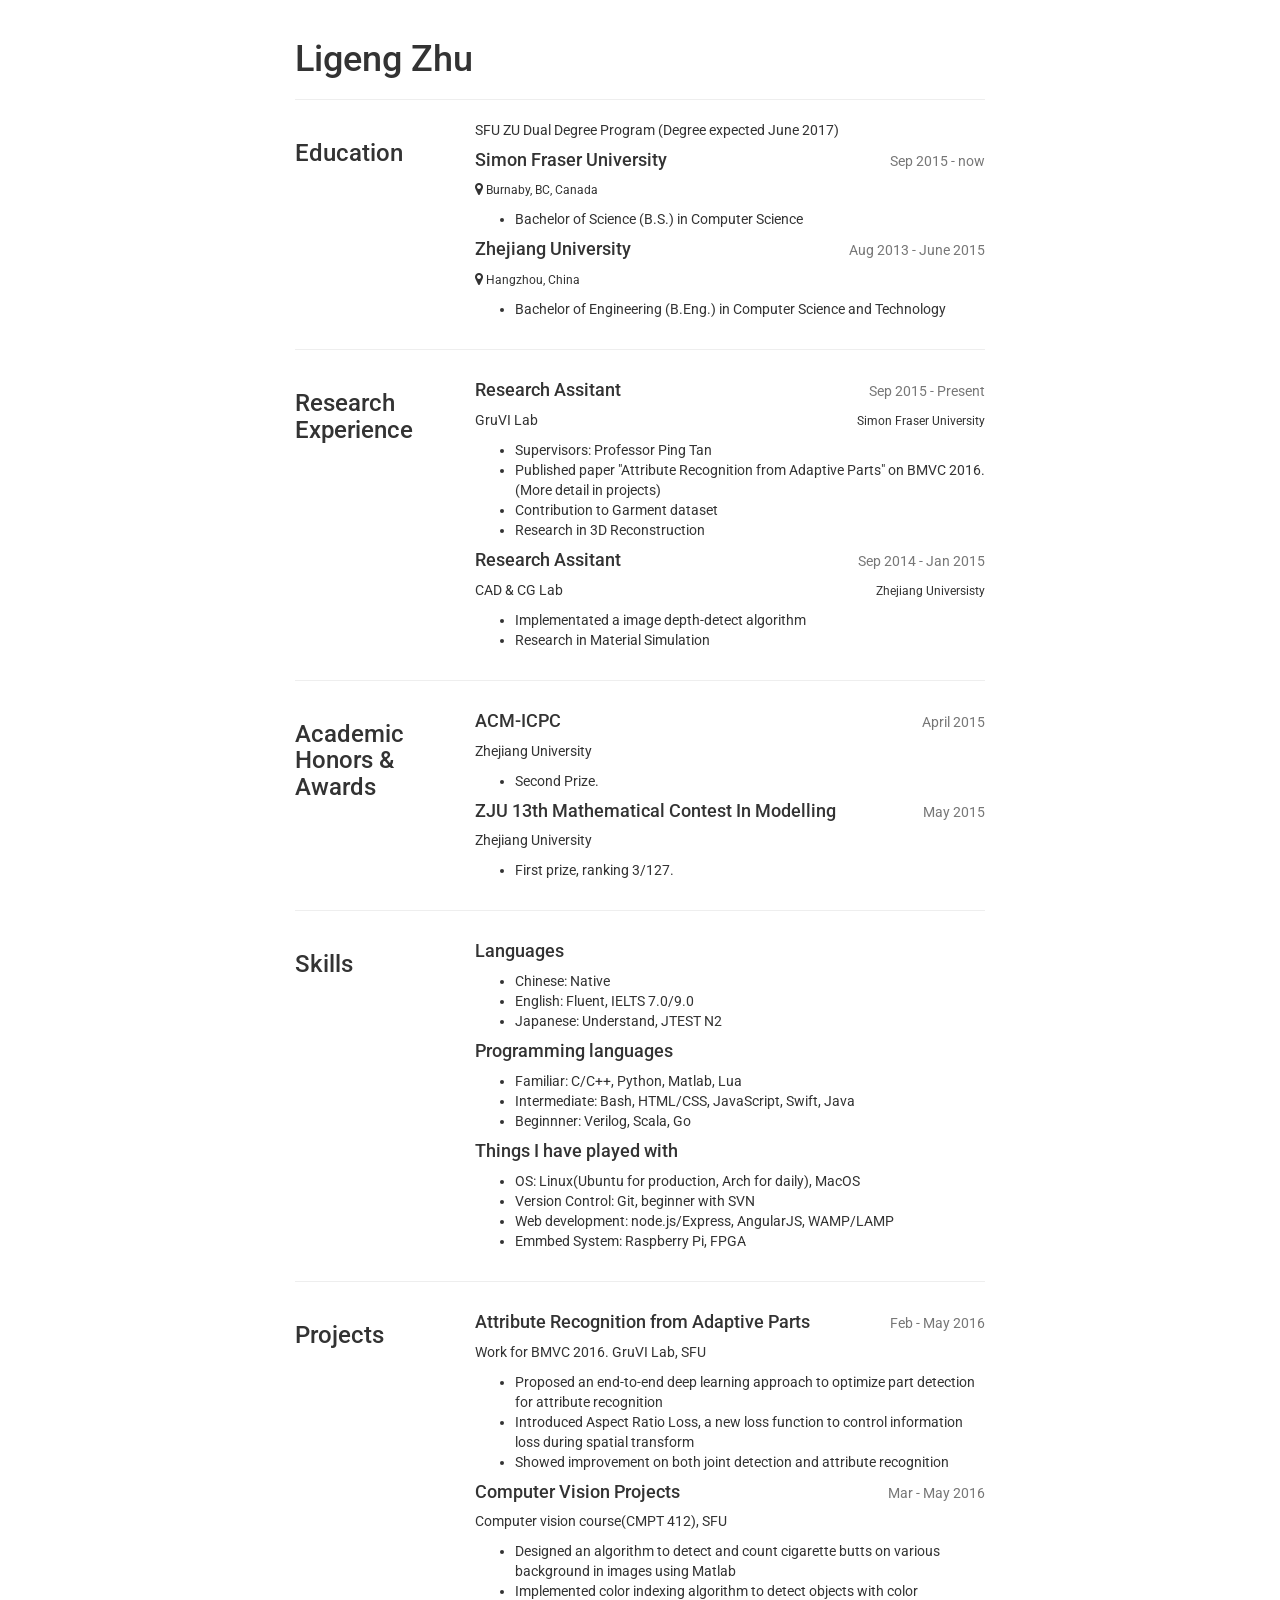
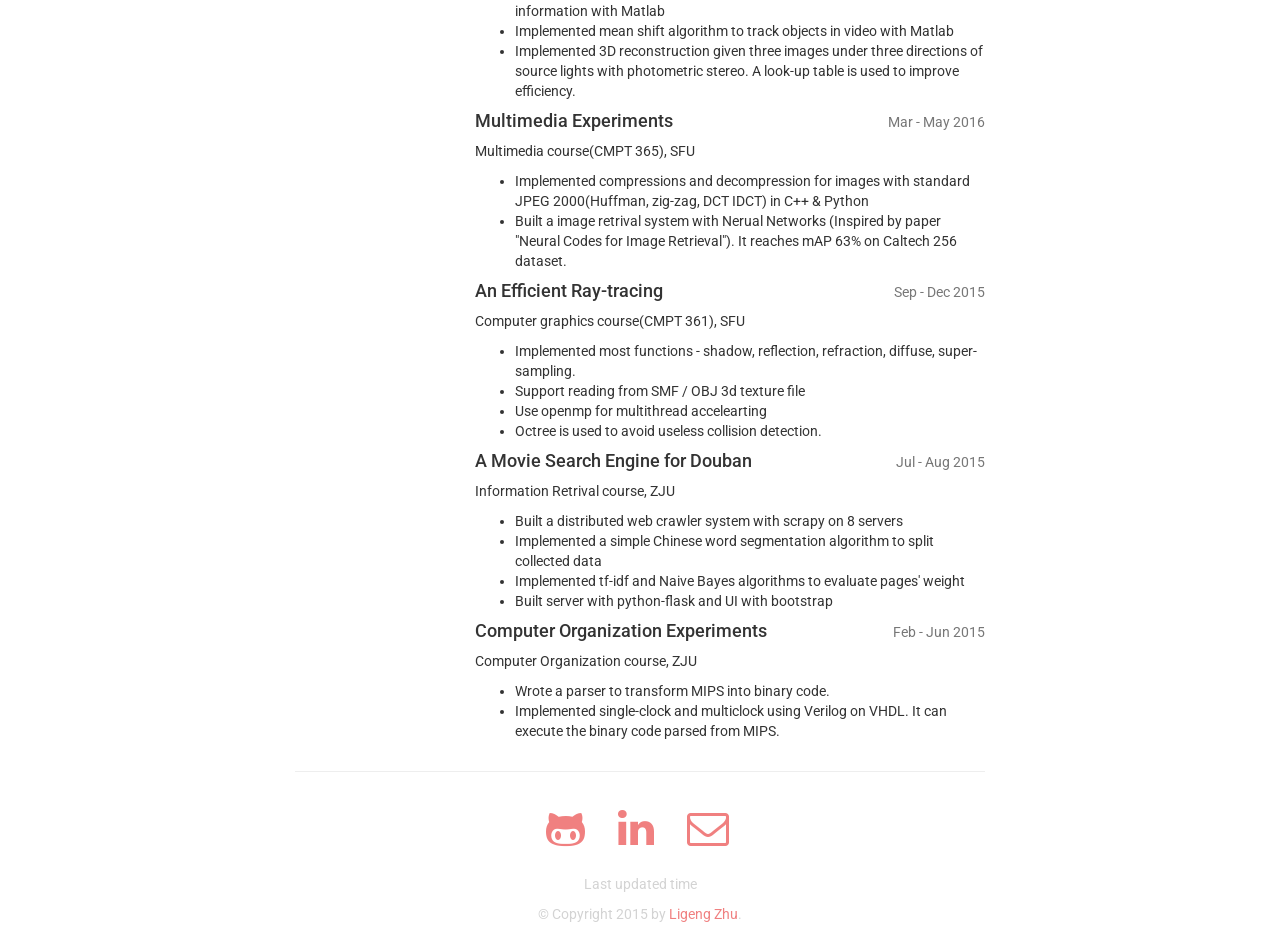
==== index.html @ 9a290ae5 "123" ====
<!DOCTYPE html>
<html lang="en">
<head>
  <meta charset="UTF-8">
  <meta name="viewport" content="width=device-width, initial-scale=1">
  <meta name="description" content="">
  <meta name="author" content="Hongyi Zhang">
  <title>Resume Page</title>
  <link href='https://fonts.googleapis.com/css?family=Roboto' rel='stylesheet' type='text/css'>  <link rel="stylesheet" href="https://maxcdn.bootstrapcdn.com/bootstrap/3.3.5/css/bootstrap.min.css">
  <link rel="stylesheet" href="https://maxcdn.bootstrapcdn.com/font-awesome/4.4.0/css/font-awesome.min.css">
  <link rel="stylesheet" href="css/mystyle.css">
</head>
<body>
  <div id="content">
    <div class="container">
    <div class="page-header">
      <h1>Ligeng Zhu</h1>
    </div>
        <div class="row">
      <div class="col-md-3">
        <h3>Education</h3>
      </div>
      <div class="col-md-9">
        <p>SFU ZU Dual Degree Program (Degree expected June 2017)</p>
                    <h4 class="inline block">Simon Fraser University <span><p style="float:right"><small>Sep 2015 - now</small></p></span></h4>
          <p><i class="fa fa-map-marker"></i> <small>Burnaby, BC, Canada</small></p>
          <ul>
            <li>Bachelor of Science (B.S.) in Computer Science</li>
                      </ul>
                    <h4 class="inline block">Zhejiang University <span><p style="float:right"><small>Aug 2013 - June 2015</small></p></span></h4>
          <p><i class="fa fa-map-marker"></i> <small>Hangzhou, China</small></p>
          <ul>
            <li>Bachelor of Engineering (B.Eng.) in Computer Science and Technology</li>
                      </ul>
              </div>
    </div>
    <hr />
    
        <div class="row">
      <div class="col-md-3">
        <h3>Research Experience</h3>
      </div>
      <div class="col-md-9">
                  <h4 class="inline block">Research Assitant <span><p style="float:right"><small>Sep 2015 - Present</small></p></span></h4>
          <p>GruVI Lab <span style="float:right"><small>Simon Fraser University</small></span></p>
          <ul>
                                          <li>Supervisors: Professor Ping Tan</li>
                              <li>Published paper "Attribute Recognition from Adaptive Parts" on BMVC 2016. (More detail in projects)</li>
                              <li>Contribution to Garment dataset</li>
                              <li>Research in 3D Reconstruction</li>
                                    </ul>
                  <h4 class="inline block">Research Assitant <span><p style="float:right"><small>Sep 2014 - Jan 2015</small></p></span></h4>
          <p>CAD & CG Lab <span style="float:right"><small>Zhejiang Universisty</small></span></p>
          <ul>
                                          <li>Implementated a image depth-detect algorithm</li>
                              <li>Research in Material Simulation</li>
                                    </ul>
              </div>
    </div>
    <hr />
    
    
        <div class="row">
      <div class="col-md-3">
        <h3>Academic Honors & Awards</h3>
      </div>
      <div class="col-md-9">
                  <h4 class="inline block">ACM-ICPC <span><p style="float:right"><small>April 2015</small></p></span></h4>
          <p>Zhejiang University <span><small></small></span></p>
          <ul>
                                          <li>Second Prize.</li>
                                    </ul>
                  <h4 class="inline block">ZJU 13th Mathematical Contest In Modelling <span><p style="float:right"><small>May 2015</small></p></span></h4>
          <p>Zhejiang University <span><small></small></span></p>
          <ul>
                                          <li>First prize, ranking 3/127.</li>
                                    </ul>
              </div>
    </div>
    <hr />
    
        <div class="row">
      <div class="col-md-3">
        <h3>Skills</h3>
      </div>
      <div class="col-md-9">
                  <h4>Languages</h4>
          <ul>
                                          <li>Chinese: Native</li>
                              <li>English: Fluent, IELTS 7.0/9.0</li>
                              <li>Japanese: Understand, JTEST N2</li>
                                    </ul>
                  <h4>Programming languages</h4>
          <ul>
                                          <li>Familiar: C/C++, Python, Matlab, Lua</li>
                              <li>Intermediate: Bash, HTML/CSS, JavaScript, Swift, Java </li>
                              <li>Beginnner: Verilog, Scala, Go</li>
                                    </ul>
                  <h4>Things I have played with</h4>
          <ul>
                                          <li>OS: Linux(Ubuntu for production, Arch for daily), MacOS</li>
                              <li>Version Control: Git, beginner with SVN</li>
                              <li>Web development: node.js/Express, AngularJS, WAMP/LAMP</li>
                              <li>Emmbed System: Raspberry Pi, FPGA</li>
                                    </ul>
              </div>
    </div>
    <hr />
    
        <div class="row">
      <div class="col-md-3">
        <h3>Projects</h3>
      </div>
      <div class="col-md-9">
                  <h4 class="inline block">Attribute Recognition from Adaptive Parts <span><p style="float:right"><small>Feb - May 2016</small></p></span></h4>
          <p>Work for BMVC 2016. GruVI Lab, SFU</p>
          <ul>
                                          <li>Proposed an end-to-end deep learning approach to optimize part detection for attribute recognition</li>
                              <li>Introduced Aspect Ratio Loss, a new loss function to control information loss during spatial transform</li>
                              <li>Showed improvement on both joint detection and attribute recognition</li>
                                    </ul>
                  <h4 class="inline block">Computer Vision Projects <span><p style="float:right"><small>Mar - May 2016</small></p></span></h4>
          <p>Computer vision course(CMPT 412), SFU</p>
          <ul>
                                          <li>Designed an algorithm to detect and count cigarette butts on various background in images using Matlab</li>
                              <li>Implemented color indexing algorithm to detect objects with color information with Matlab</li>
                              <li>Implemented mean shift algorithm to track objects in video with Matlab</li>
                              <li>Implemented 3D reconstruction given three images under three directions of source lights with photometric stereo. A look-up table is used to improve efficiency.</li>
                                    </ul>
                  <h4 class="inline block">Multimedia Experiments <span><p style="float:right"><small>Mar - May 2016</small></p></span></h4>
          <p>Multimedia course(CMPT 365), SFU</p>
          <ul>
                                          <li>Implemented compressions and decompression for images with standard JPEG 2000(Huffman, zig-zag, DCT IDCT) in C++ & Python</li>
                              <li>Built a image retrival system with Nerual Networks (Inspired by paper "Neural Codes for Image Retrieval"). It reaches mAP 63% on Caltech 256 dataset.</li>
                                    </ul>
                  <h4 class="inline block">An Efficient Ray-tracing <span><p style="float:right"><small>Sep - Dec 2015</small></p></span></h4>
          <p>Computer graphics course(CMPT 361), SFU</p>
          <ul>
                                          <li>Implemented most functions - shadow, reflection, refraction, diffuse, super-sampling.</li>
                              <li>Support reading from SMF / OBJ 3d texture file</li>
                              <li>Use openmp for multithread accelearting</li>
                              <li>Octree is used to avoid useless collision detection.</li>
                                    </ul>
                  <h4 class="inline block">A Movie Search Engine for Douban <span><p style="float:right"><small>Jul - Aug 2015</small></p></span></h4>
          <p>Information Retrival course, ZJU</p>
          <ul>
                                          <li>Built a distributed web crawler system with scrapy on 8 servers</li>
                              <li>Implemented a simple Chinese word segmentation algorithm to split collected data</li>
                              <li>Implemented tf-idf and Naive Bayes algorithms to evaluate pages' weight</li>
                              <li>Built server with python-flask and UI with bootstrap</li>
                                    </ul>
                  <h4 class="inline block">Computer Organization Experiments <span><p style="float:right"><small>Feb - Jun 2015</small></p></span></h4>
          <p>Computer Organization course, ZJU</p>
          <ul>
                                          <li>Wrote a parser to transform MIPS into binary code.</li>
                              <li>Implemented single-clock and multiclock using Verilog on VHDL. It can execute the binary code parsed from MIPS.</li>
                                    </ul>
              </div>
    </div>
    <hr />
    


  </div>
    </div>
  <div id="footer">
        <div class="container text-center">
    <ul class="list-inline">
      <li><a href=http://github.com/lyken17><i class="fa fa-3x fa-github-alt"></i></a></li>
      <li><a href=https://www.linkedin.com/in/ligeng-zhu-571844100><i class="fa fa-3x fa-linkedin"></i></a></li>
      <li><a href=mailto:lykensyu@gmail.com><i class="fa fa-3x fa-envelope-o"></i></a></li>
    </ul>
    <p id='date'>Last updated time</p>
    <p>&copy; Copyright 2015 by <a href="lykensyu.com">Ligeng Zhu</a>.</p>
    </div>
      </div>
</body>
<style type="text/css" media="print">
@page {
    size: auto;   /* auto is the initial value */
    margin: 0;  /* this affects the margin in the printer settings */
}
</style>
</html>
---- css/mystyle.css ----
@media (min-width: 1200px) {
  .container {
    width: 720px;
  }
}

body {
	font-family: 'Roboto', sans-serif;
}

#footer p {
	color: #D3D3D3;
}

#footer a {
	color: #F08080;
}

.list-inline>li {
	padding: 15px;
}
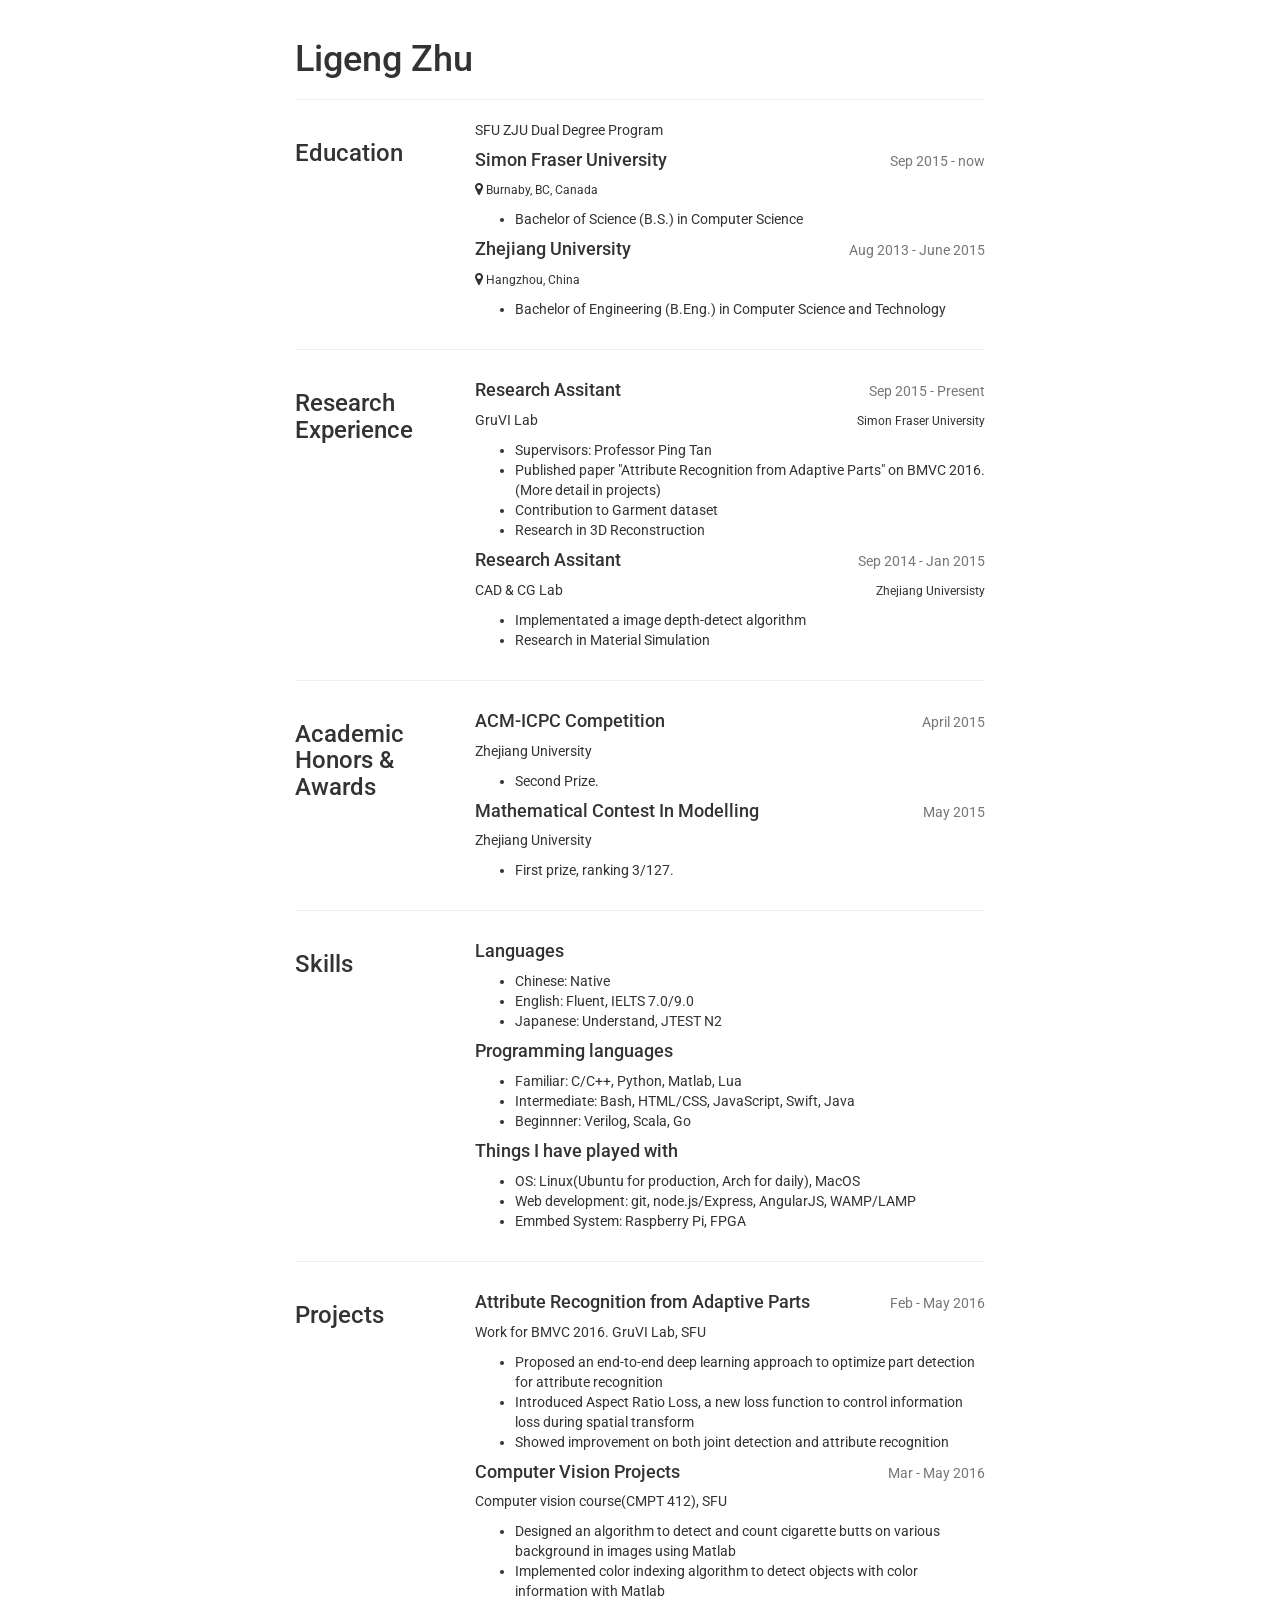
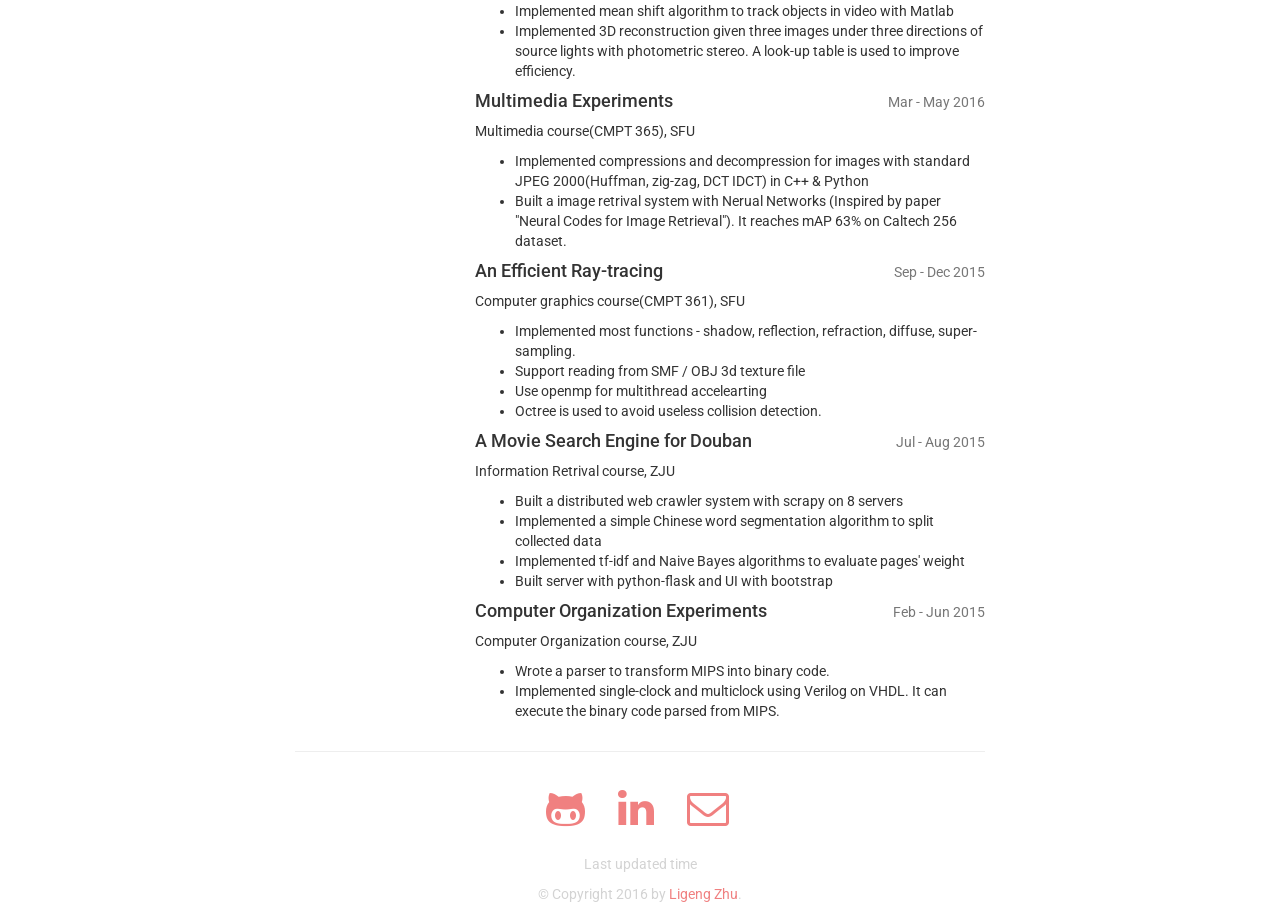
==== commit b6884fa6: "no message" ====
--- a/index.html
+++ b/index.html
@@ -21,7 +21,7 @@
         <h3>Education</h3>
       </div>
       <div class="col-md-9">
-        <p>SFU ZU Dual Degree Program (Degree expected June 2017)</p>
+        <p>SFU ZJU Dual Degree Program </p>
                     <h4 class="inline block">Simon Fraser University <span><p style="float:right"><small>Sep 2015 - now</small></p></span></h4>
           <p><i class="fa fa-map-marker"></i> <small>Burnaby, BC, Canada</small></p>
           <ul>
@@ -65,12 +65,12 @@
         <h3>Academic Honors & Awards</h3>
       </div>
       <div class="col-md-9">
-                  <h4 class="inline block">ACM-ICPC <span><p style="float:right"><small>April 2015</small></p></span></h4>
+                  <h4 class="inline block">ACM-ICPC Competition <span><p style="float:right"><small>April 2015</small></p></span></h4>
           <p>Zhejiang University <span><small></small></span></p>
           <ul>
                                           <li>Second Prize.</li>
                                     </ul>
-                  <h4 class="inline block">ZJU 13th Mathematical Contest In Modelling <span><p style="float:right"><small>May 2015</small></p></span></h4>
+                  <h4 class="inline block">Mathematical Contest In Modelling <span><p style="float:right"><small>May 2015</small></p></span></h4>
           <p>Zhejiang University <span><small></small></span></p>
           <ul>
                                           <li>First prize, ranking 3/127.</li>
@@ -99,8 +99,7 @@
                   <h4>Things I have played with</h4>
           <ul>
                                           <li>OS: Linux(Ubuntu for production, Arch for daily), MacOS</li>
-                              <li>Version Control: Git, beginner with SVN</li>
-                              <li>Web development: node.js/Express, AngularJS, WAMP/LAMP</li>
+                              <li>Web development: git, node.js/Express, AngularJS, WAMP/LAMP</li>
                               <li>Emmbed System: Raspberry Pi, FPGA</li>
                                     </ul>
               </div>
@@ -171,7 +170,7 @@
       <li><a href=mailto:lykensyu@gmail.com><i class="fa fa-3x fa-envelope-o"></i></a></li>
     </ul>
     <p id='date'>Last updated time</p>
-    <p>&copy; Copyright 2015 by <a href="lykensyu.com">Ligeng Zhu</a>.</p>
+    <p>&copy; Copyright 2016 by <a href="lykensyu.com">Ligeng Zhu</a>.</p>
     </div>
       </div>
 </body>
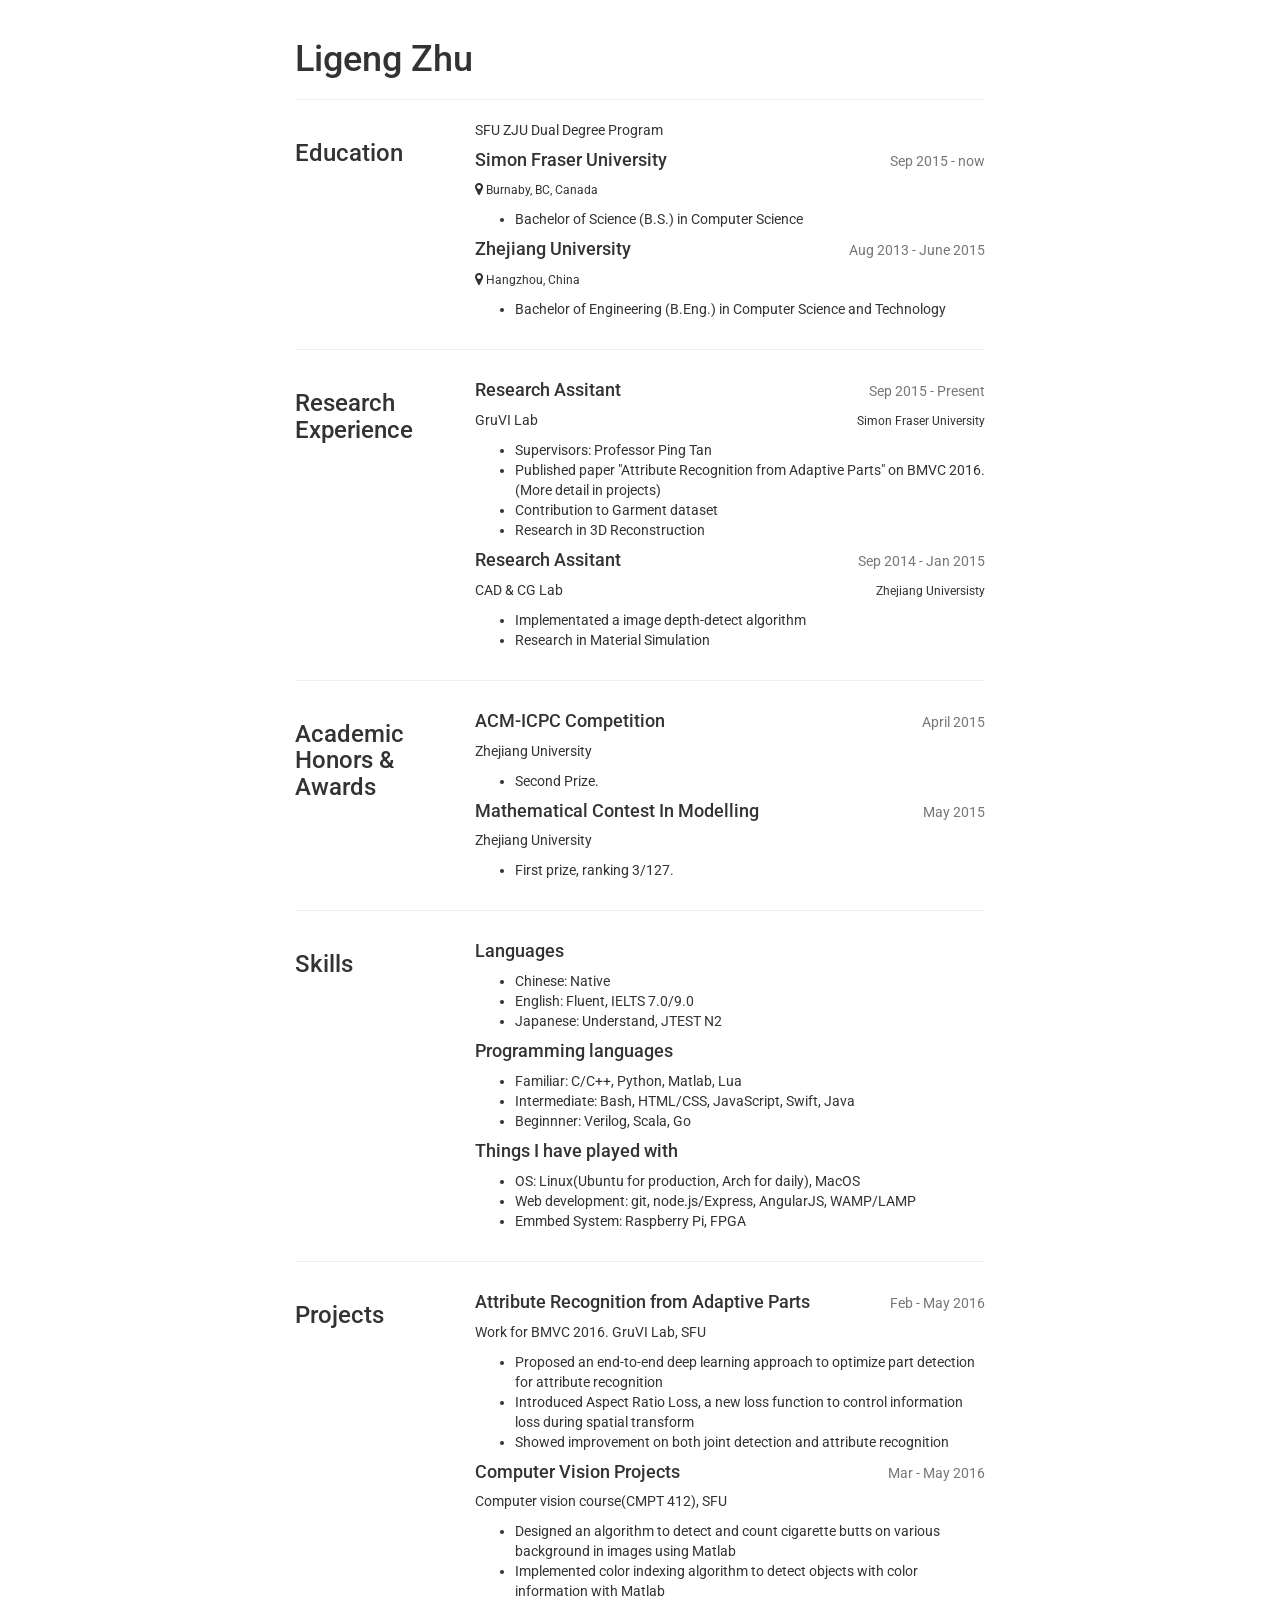
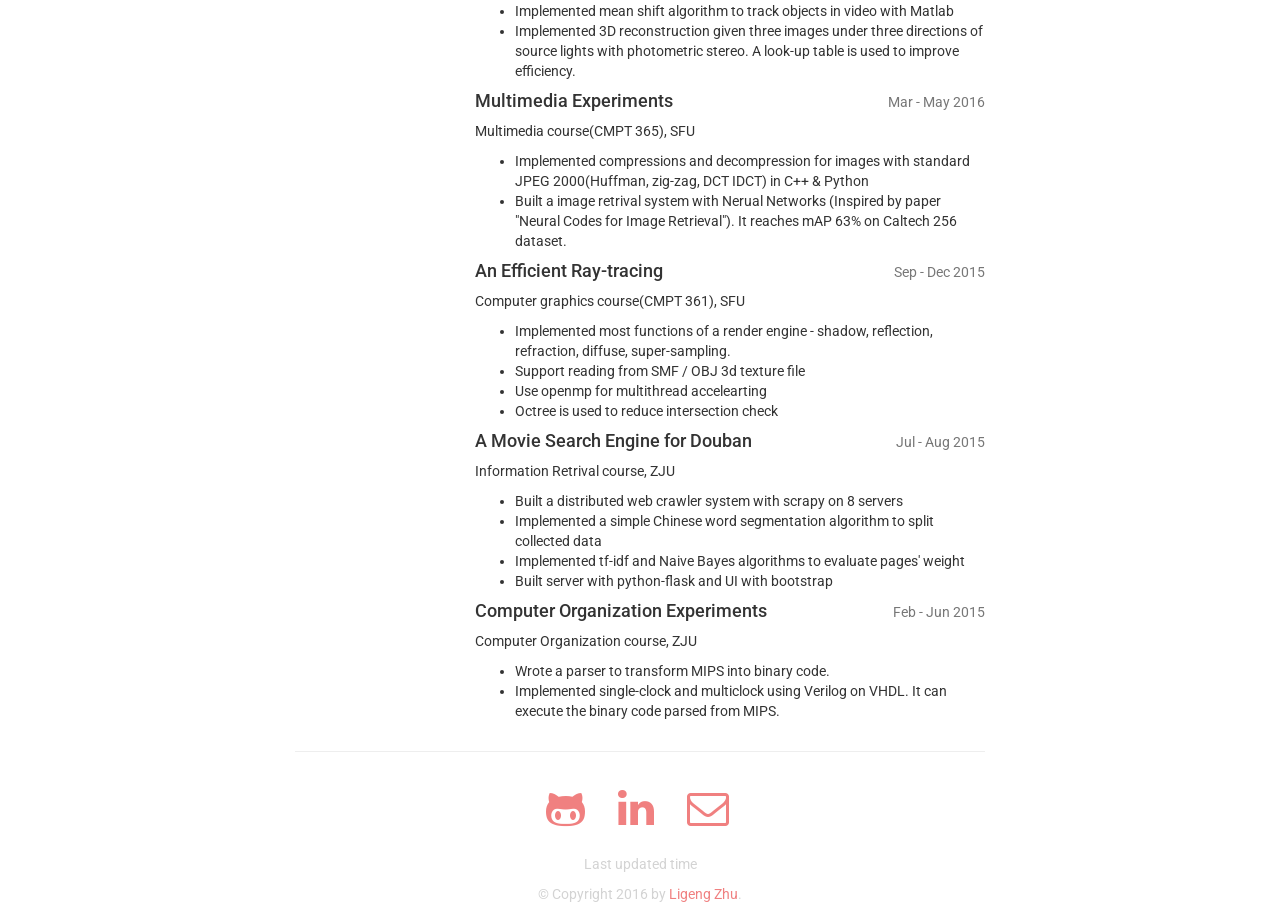
==== commit e30ea035: "Fire! Branch fire-master-lykensyu@gmail.com-1475096860." ====
--- a/index.html
+++ b/index.html
@@ -135,10 +135,10 @@
                   <h4 class="inline block">An Efficient Ray-tracing <span><p style="float:right"><small>Sep - Dec 2015</small></p></span></h4>
           <p>Computer graphics course(CMPT 361), SFU</p>
           <ul>
-                                          <li>Implemented most functions - shadow, reflection, refraction, diffuse, super-sampling.</li>
+                                          <li>Implemented most functions of a render engine - shadow, reflection, refraction, diffuse, super-sampling.</li>
                               <li>Support reading from SMF / OBJ 3d texture file</li>
                               <li>Use openmp for multithread accelearting</li>
-                              <li>Octree is used to avoid useless collision detection.</li>
+                              <li>Octree is used to reduce intersection check</li>
                                     </ul>
                   <h4 class="inline block">A Movie Search Engine for Douban <span><p style="float:right"><small>Jul - Aug 2015</small></p></span></h4>
           <p>Information Retrival course, ZJU</p>
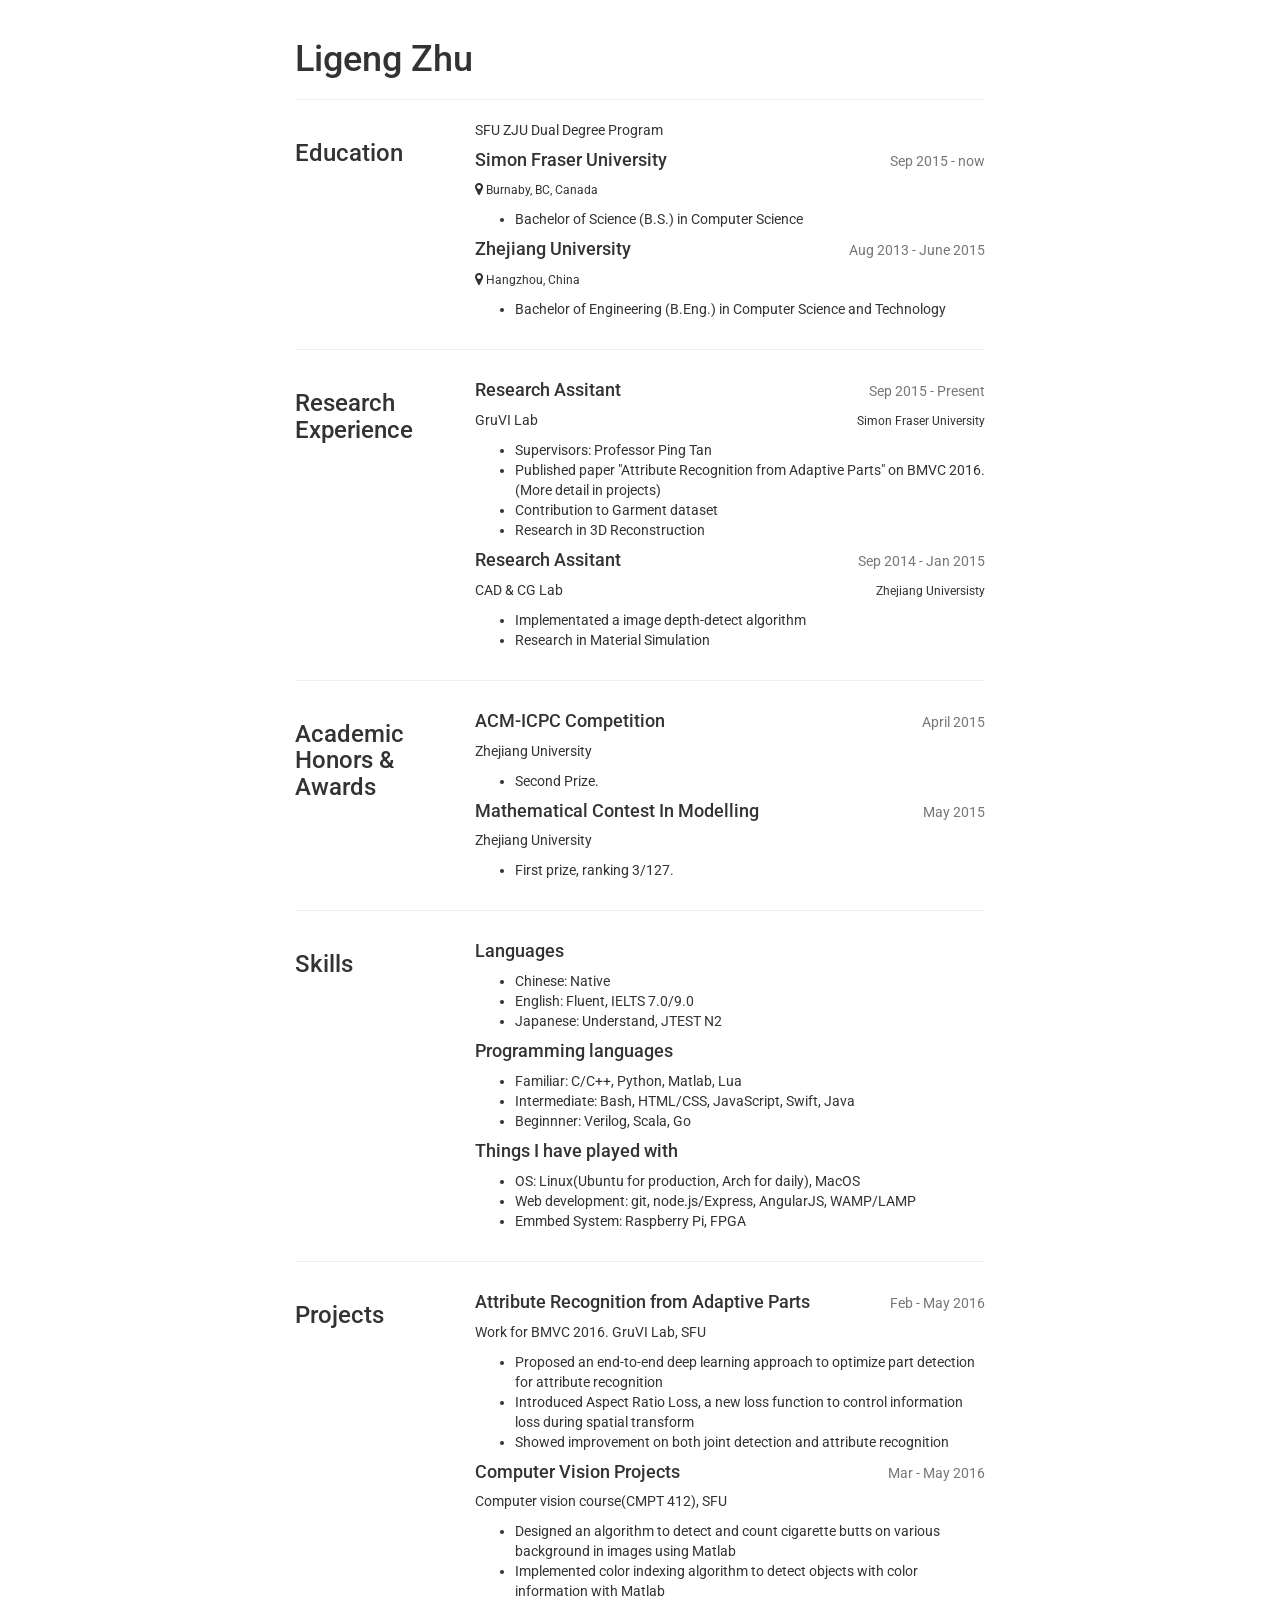
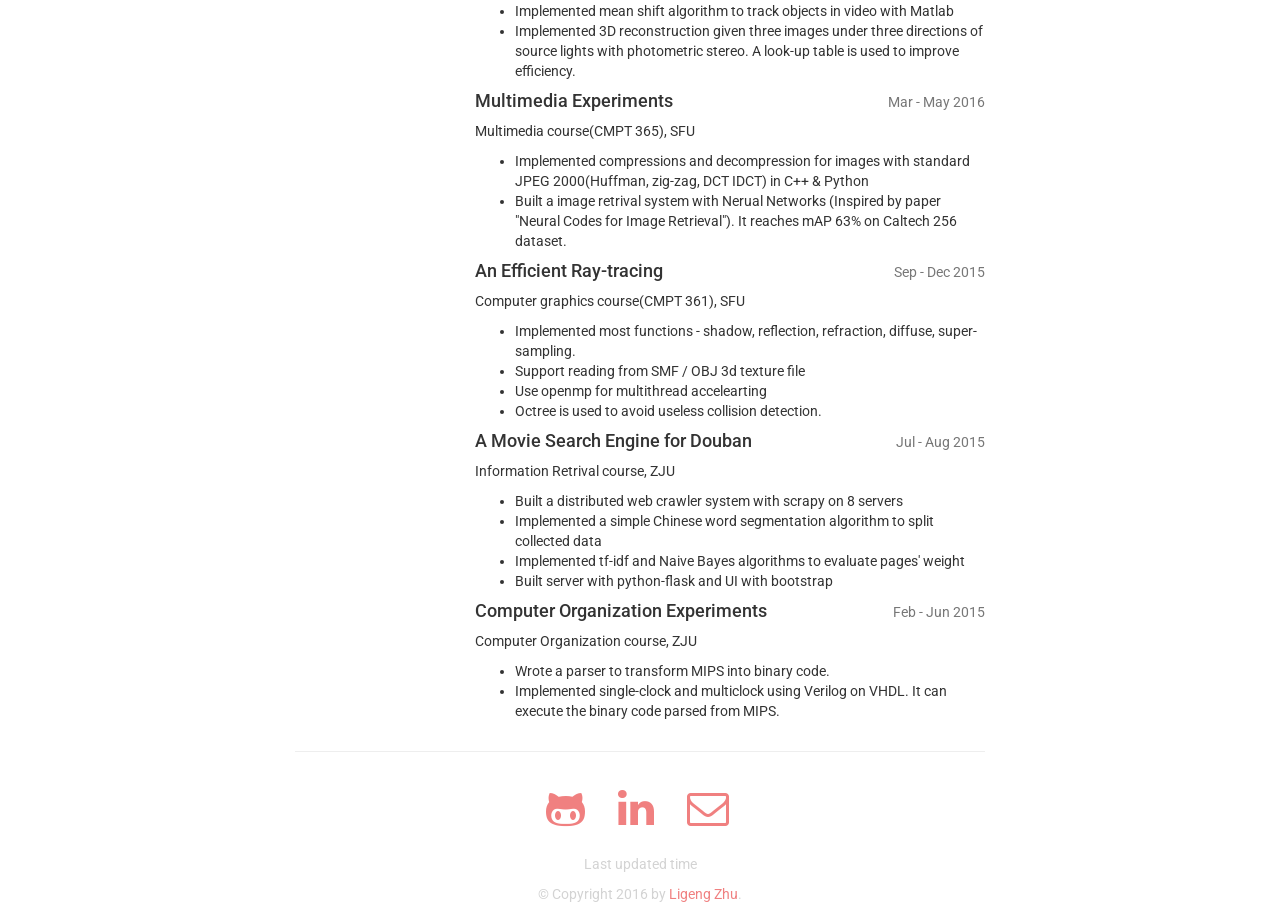
==== commit 0c375dc9: "ha" ====
--- a/index.html
+++ b/index.html
@@ -100,7 +100,7 @@
           <ul>
                                           <li>OS: Linux(Ubuntu for production, Arch for daily), MacOS</li>
                               <li>Web development: git, node.js/Express, AngularJS, WAMP/LAMP</li>
-                              <li>Emmbed System: Raspberry Pi, FPGA</li>
+                              <li>Emmbed System: Raspberry Pi, FPGA </li>
                                     </ul>
               </div>
     </div>
@@ -135,10 +135,10 @@
                   <h4 class="inline block">An Efficient Ray-tracing <span><p style="float:right"><small>Sep - Dec 2015</small></p></span></h4>
           <p>Computer graphics course(CMPT 361), SFU</p>
           <ul>
-                                          <li>Implemented most functions of a render engine - shadow, reflection, refraction, diffuse, super-sampling.</li>
+                                          <li>Implemented most functions - shadow, reflection, refraction, diffuse, super-sampling.</li>
                               <li>Support reading from SMF / OBJ 3d texture file</li>
                               <li>Use openmp for multithread accelearting</li>
-                              <li>Octree is used to reduce intersection check</li>
+                              <li>Octree is used to avoid useless collision detection.</li>
                                     </ul>
                   <h4 class="inline block">A Movie Search Engine for Douban <span><p style="float:right"><small>Jul - Aug 2015</small></p></span></h4>
           <p>Information Retrival course, ZJU</p>
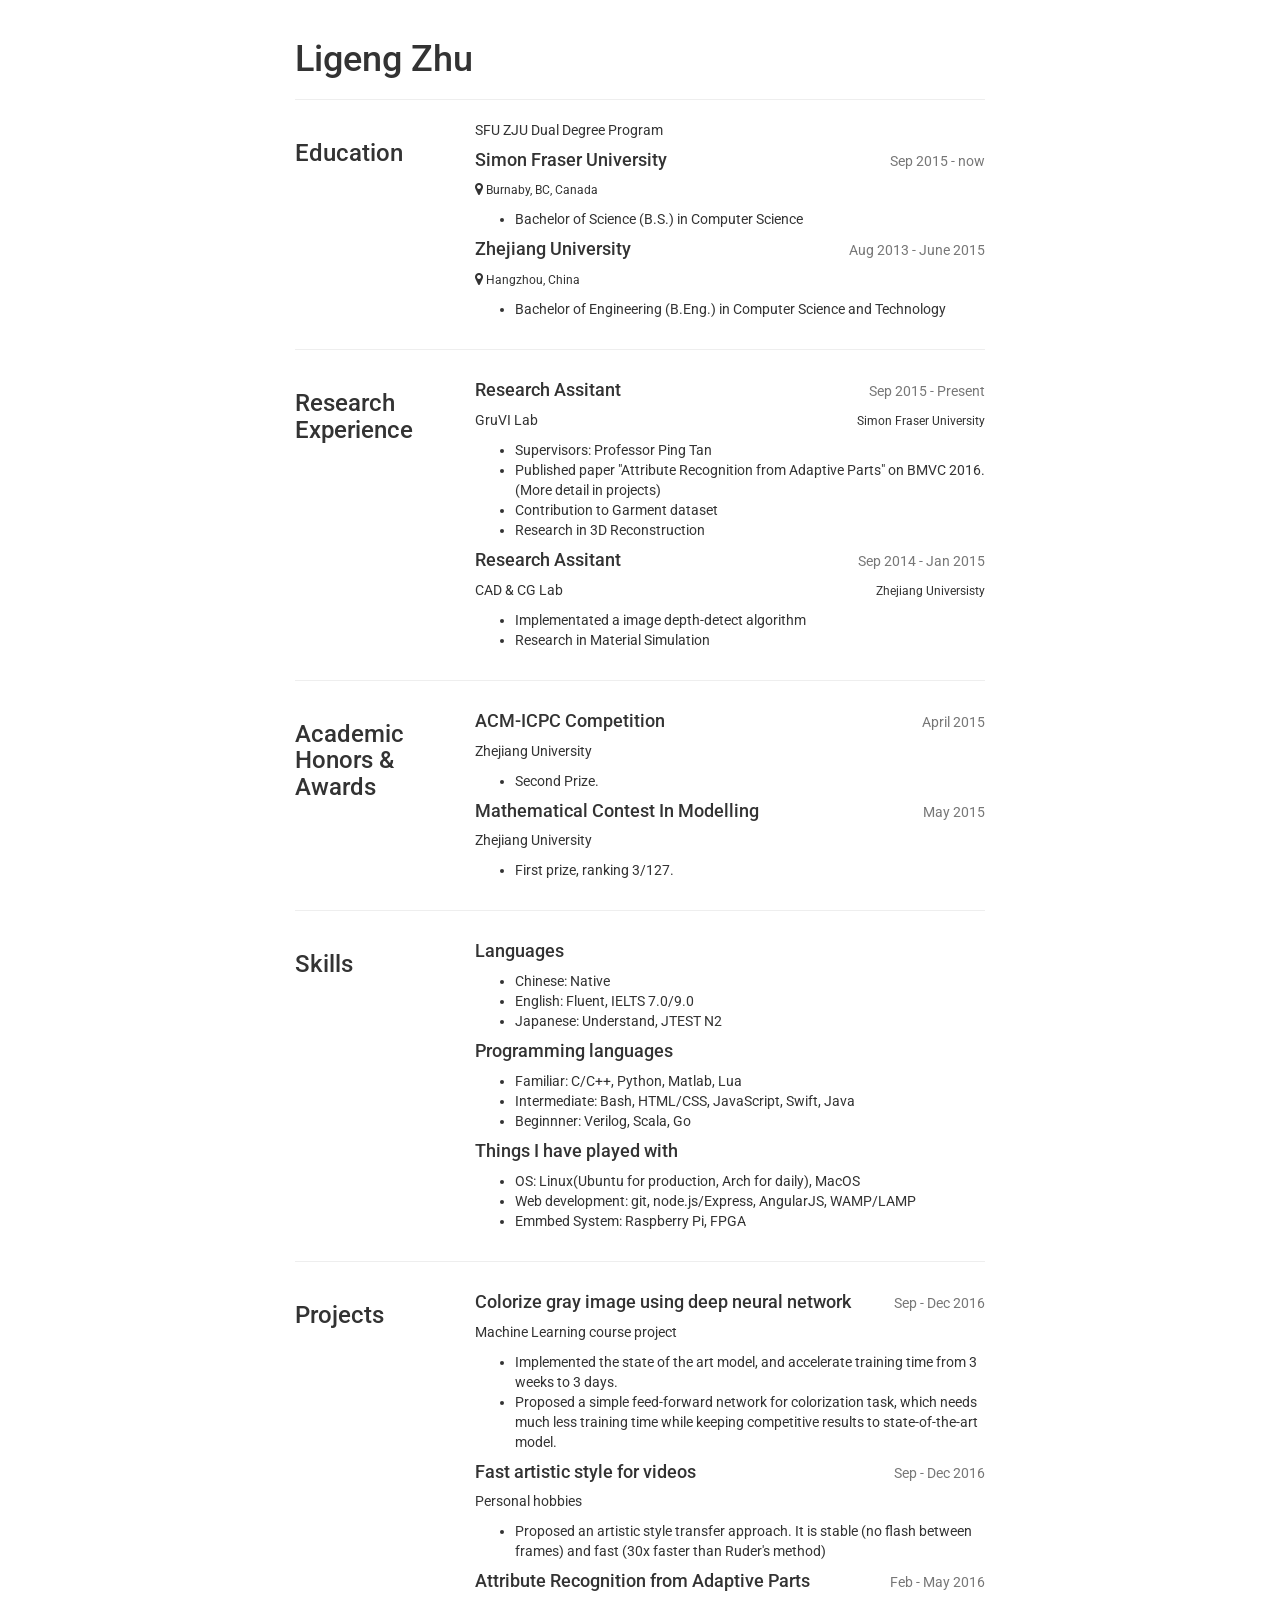
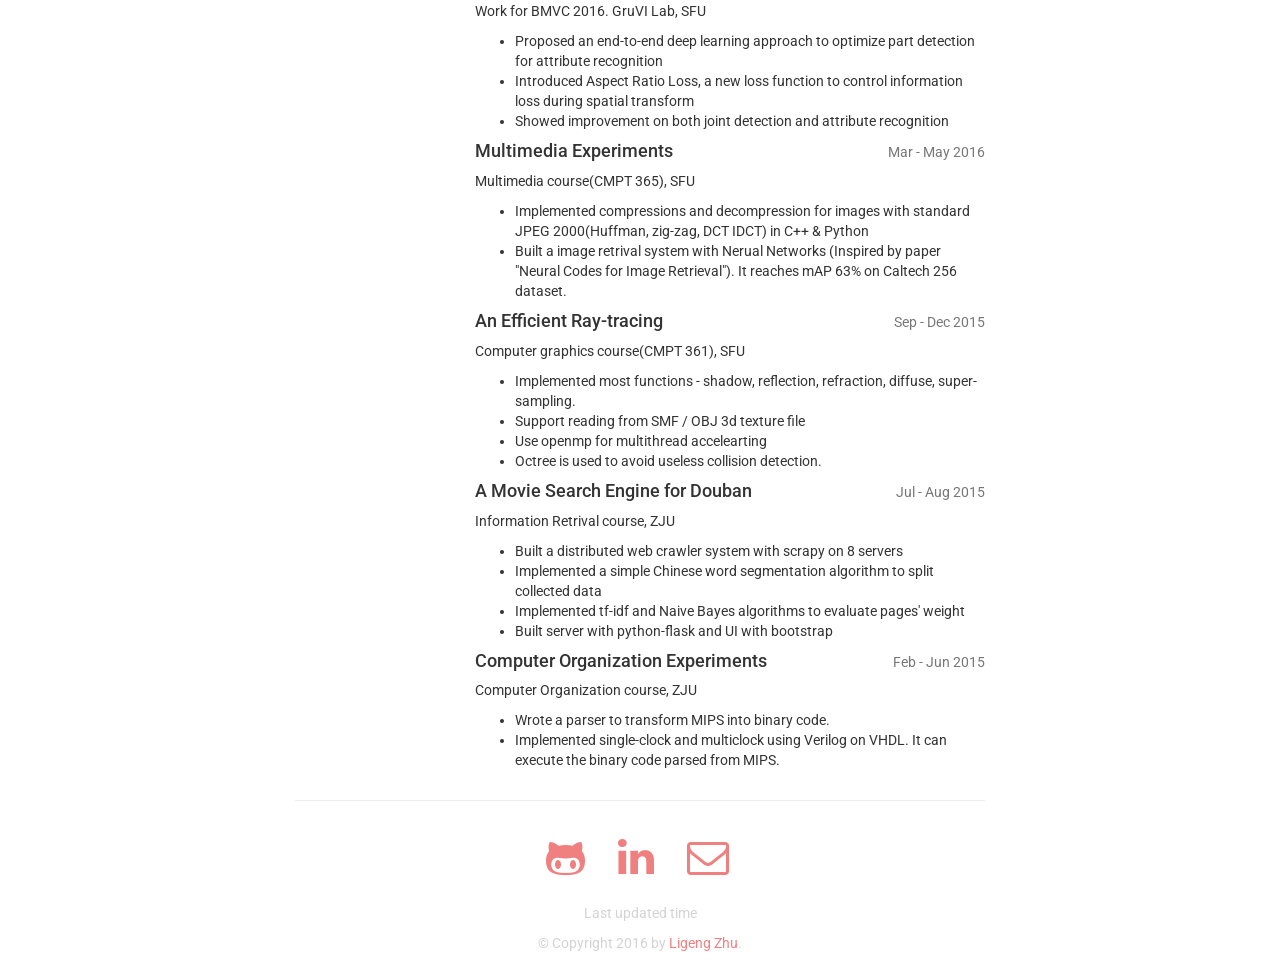
==== commit dc185c5c: "update projects" ====
--- a/index.html
+++ b/index.html
@@ -111,20 +111,23 @@
         <h3>Projects</h3>
       </div>
       <div class="col-md-9">
+                  <h4 class="inline block">Colorize gray image using deep neural network <span><p style="float:right"><small>Sep - Dec 2016</small></p></span></h4>
+          <p>Machine Learning course project</p>
+          <ul>
+                                          <li>Implemented the state of the art model, and accelerate training time from 3 weeks to 3 days.</li>
+                              <li>Proposed a simple feed-forward network for colorization task, which needs much less training time while keeping competitive results to state-of-the-art model.</li>
+                                    </ul>
+                  <h4 class="inline block">Fast artistic style for videos <span><p style="float:right"><small>Sep - Dec 2016</small></p></span></h4>
+          <p>Personal hobbies</p>
+          <ul>
+                                          <li>Proposed an artistic style transfer approach. It is stable (no flash between frames) and fast (30x faster than Ruder's method)</li>
+                                    </ul>
                   <h4 class="inline block">Attribute Recognition from Adaptive Parts <span><p style="float:right"><small>Feb - May 2016</small></p></span></h4>
           <p>Work for BMVC 2016. GruVI Lab, SFU</p>
           <ul>
                                           <li>Proposed an end-to-end deep learning approach to optimize part detection for attribute recognition</li>
                               <li>Introduced Aspect Ratio Loss, a new loss function to control information loss during spatial transform</li>
                               <li>Showed improvement on both joint detection and attribute recognition</li>
-                                    </ul>
-                  <h4 class="inline block">Computer Vision Projects <span><p style="float:right"><small>Mar - May 2016</small></p></span></h4>
-          <p>Computer vision course(CMPT 412), SFU</p>
-          <ul>
-                                          <li>Designed an algorithm to detect and count cigarette butts on various background in images using Matlab</li>
-                              <li>Implemented color indexing algorithm to detect objects with color information with Matlab</li>
-                              <li>Implemented mean shift algorithm to track objects in video with Matlab</li>
-                              <li>Implemented 3D reconstruction given three images under three directions of source lights with photometric stereo. A look-up table is used to improve efficiency.</li>
                                     </ul>
                   <h4 class="inline block">Multimedia Experiments <span><p style="float:right"><small>Mar - May 2016</small></p></span></h4>
           <p>Multimedia course(CMPT 365), SFU</p>
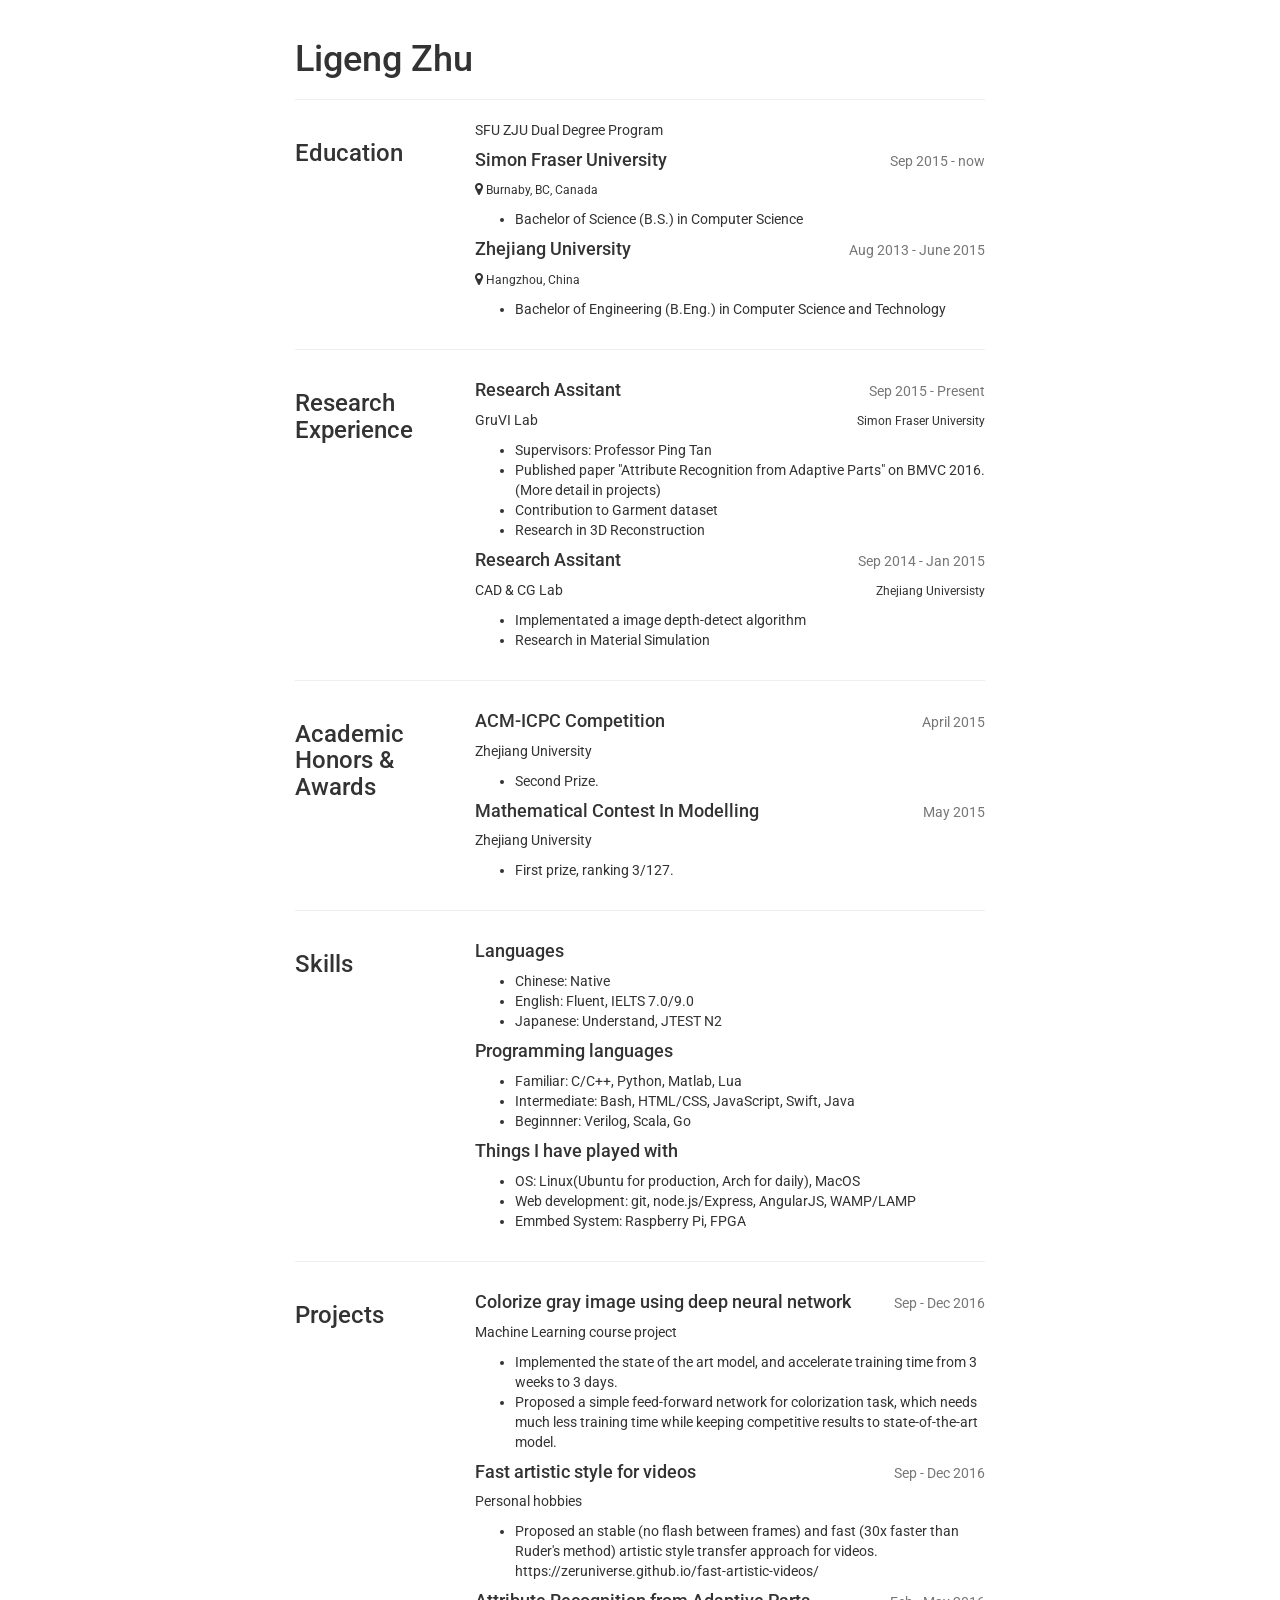
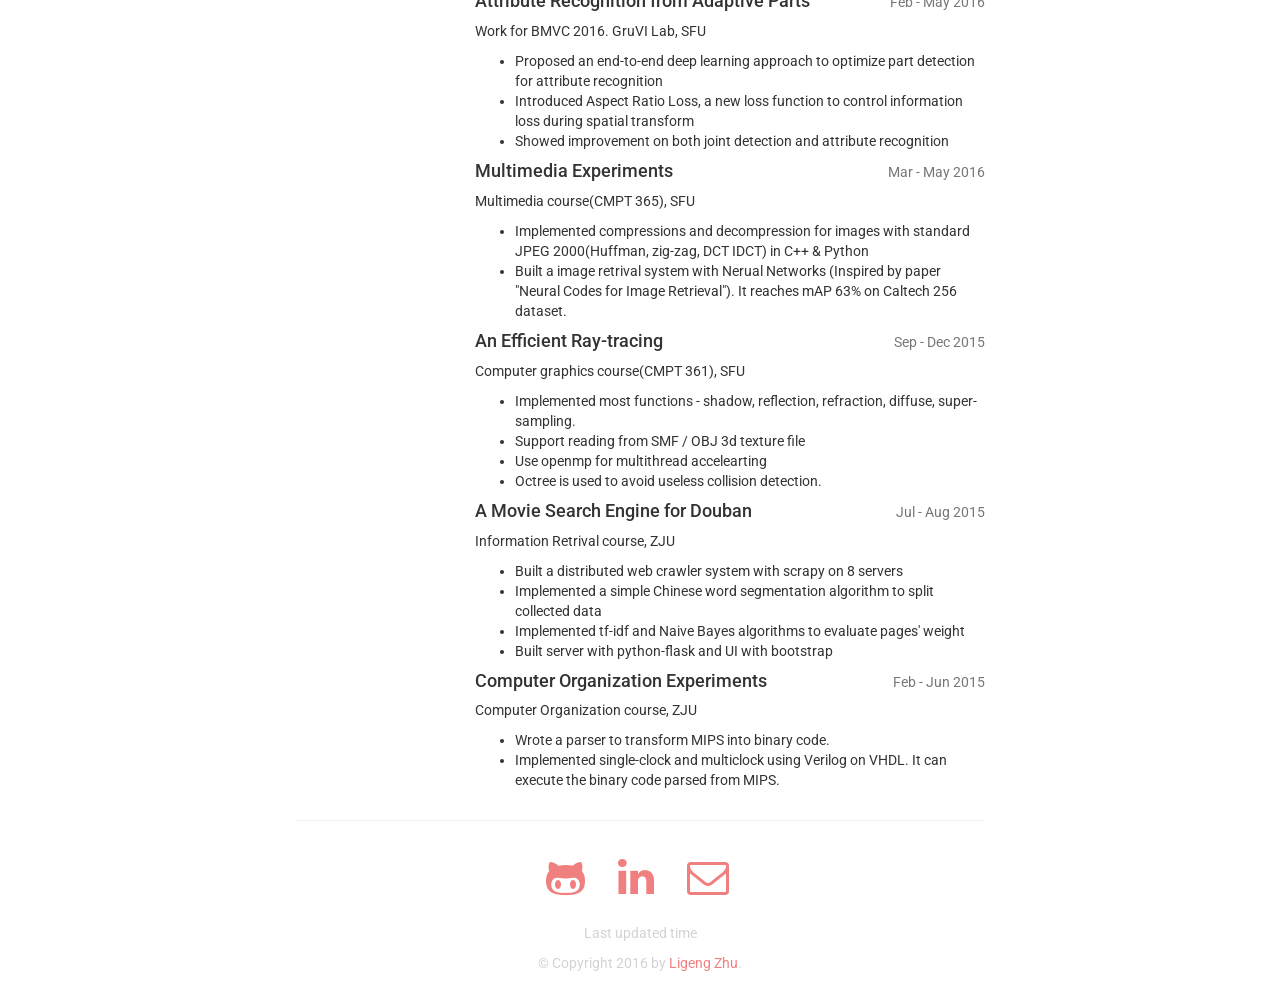
==== commit 0d381dd0: "update fast neural videos" ====
--- a/index.html
+++ b/index.html
@@ -120,7 +120,7 @@
                   <h4 class="inline block">Fast artistic style for videos <span><p style="float:right"><small>Sep - Dec 2016</small></p></span></h4>
           <p>Personal hobbies</p>
           <ul>
-                                          <li>Proposed an artistic style transfer approach. It is stable (no flash between frames) and fast (30x faster than Ruder's method)</li>
+                                          <li>Proposed an stable (no flash between frames) and fast (30x faster than Ruder's method) artistic style transfer approach for videos. https://zeruniverse.github.io/fast-artistic-videos/</li>
                                     </ul>
                   <h4 class="inline block">Attribute Recognition from Adaptive Parts <span><p style="float:right"><small>Feb - May 2016</small></p></span></h4>
           <p>Work for BMVC 2016. GruVI Lab, SFU</p>
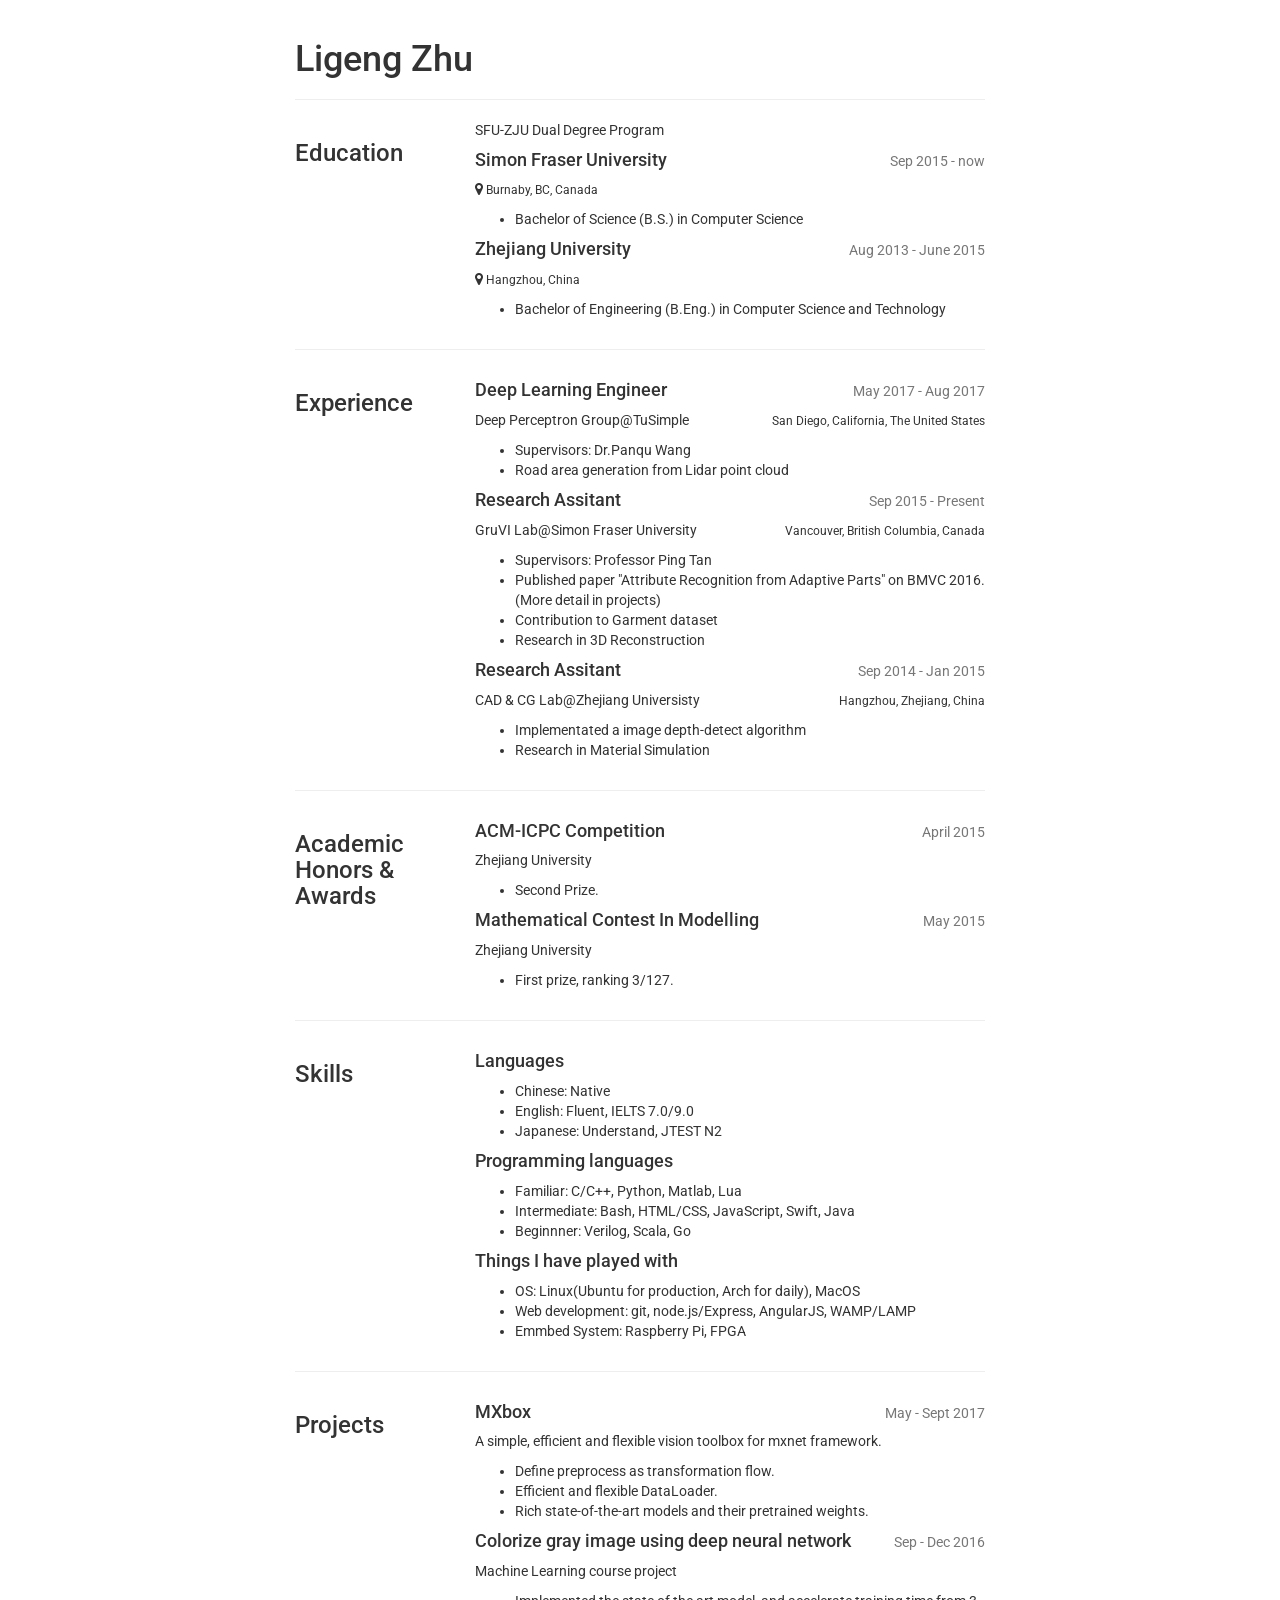
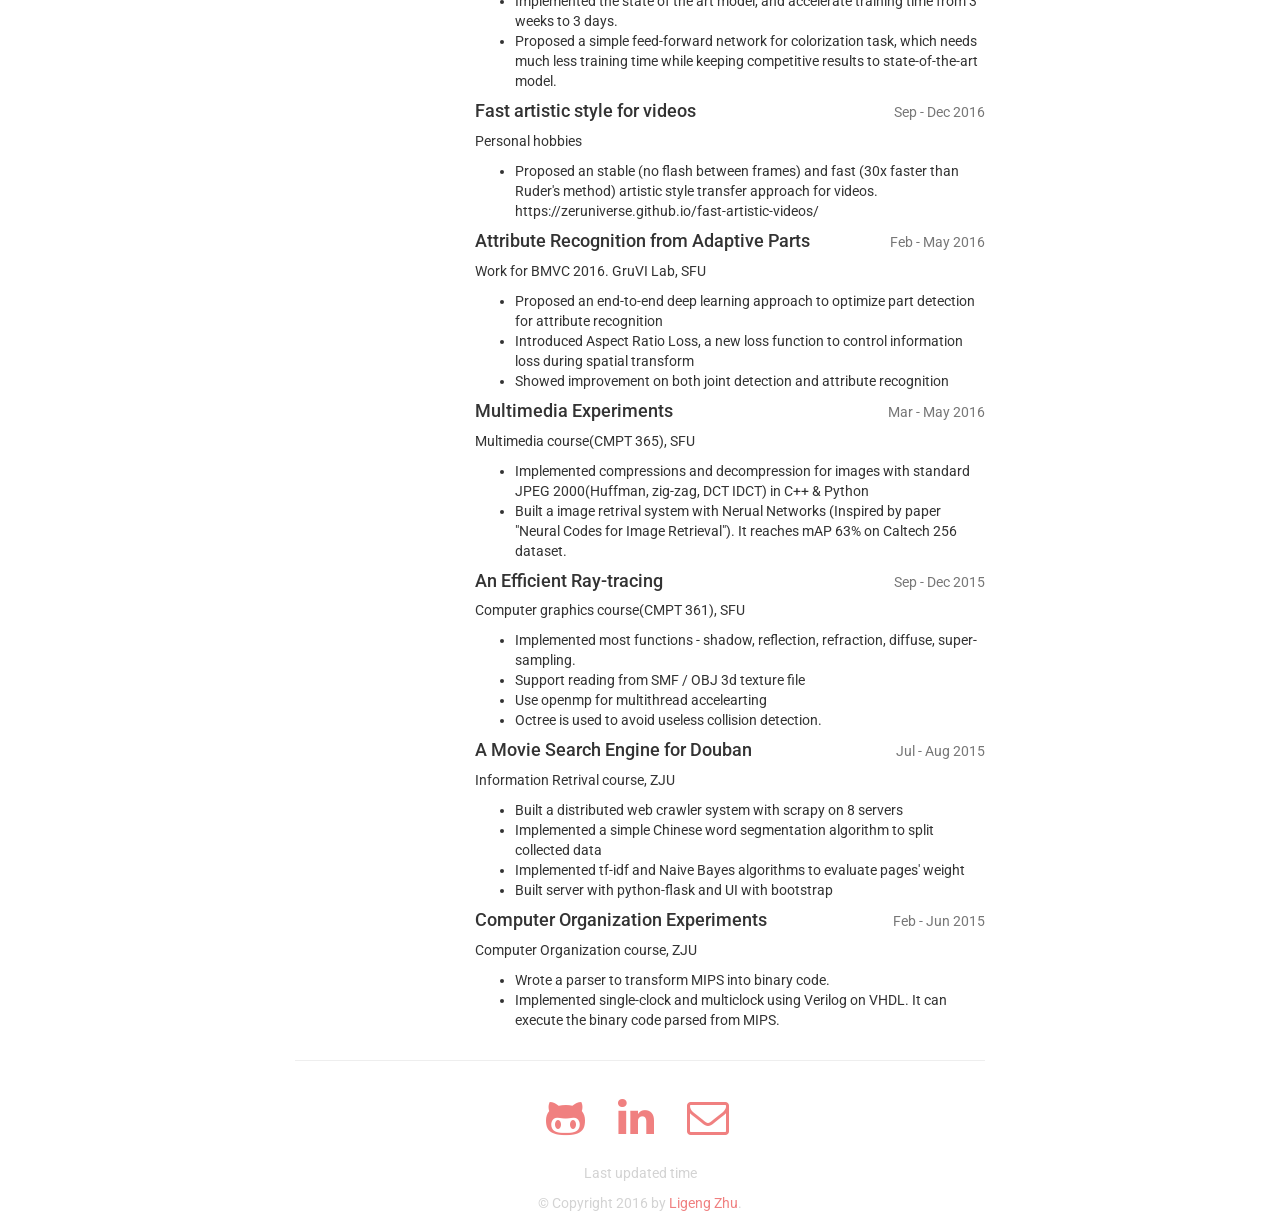
==== commit be895fa8: "update experience" ====
--- a/index.html
+++ b/index.html
@@ -21,7 +21,7 @@
         <h3>Education</h3>
       </div>
       <div class="col-md-9">
-        <p>SFU ZJU Dual Degree Program </p>
+        <p>SFU-ZJU Dual Degree Program </p>
                     <h4 class="inline block">Simon Fraser University <span><p style="float:right"><small>Sep 2015 - now</small></p></span></h4>
           <p><i class="fa fa-map-marker"></i> <small>Burnaby, BC, Canada</small></p>
           <ul>
@@ -38,11 +38,17 @@
     
         <div class="row">
       <div class="col-md-3">
-        <h3>Research Experience</h3>
+        <h3>Experience</h3>
       </div>
       <div class="col-md-9">
+                  <h4 class="inline block">Deep Learning Engineer <span><p style="float:right"><small>May 2017 - Aug 2017</small></p></span></h4>
+          <p>Deep Perceptron Group@TuSimple <span style="float:right"><small>San Diego, California, The United States</small></span></p>
+          <ul>
+                                          <li>Supervisors: Dr.Panqu Wang</li>
+                              <li>Road area generation from Lidar point cloud</li>
+                                    </ul>
                   <h4 class="inline block">Research Assitant <span><p style="float:right"><small>Sep 2015 - Present</small></p></span></h4>
-          <p>GruVI Lab <span style="float:right"><small>Simon Fraser University</small></span></p>
+          <p>GruVI Lab@Simon Fraser University <span style="float:right"><small>Vancouver, British Columbia, Canada</small></span></p>
           <ul>
                                           <li>Supervisors: Professor Ping Tan</li>
                               <li>Published paper "Attribute Recognition from Adaptive Parts" on BMVC 2016. (More detail in projects)</li>
@@ -50,7 +56,7 @@
                               <li>Research in 3D Reconstruction</li>
                                     </ul>
                   <h4 class="inline block">Research Assitant <span><p style="float:right"><small>Sep 2014 - Jan 2015</small></p></span></h4>
-          <p>CAD & CG Lab <span style="float:right"><small>Zhejiang Universisty</small></span></p>
+          <p>CAD & CG Lab@Zhejiang Universisty <span style="float:right"><small>Hangzhou, Zhejiang, China</small></span></p>
           <ul>
                                           <li>Implementated a image depth-detect algorithm</li>
                               <li>Research in Material Simulation</li>
@@ -111,6 +117,13 @@
         <h3>Projects</h3>
       </div>
       <div class="col-md-9">
+                  <h4 class="inline block">MXbox <span><p style="float:right"><small>May - Sept 2017</small></p></span></h4>
+          <p>A simple, efficient and flexible vision toolbox for mxnet framework.</p>
+          <ul>
+                                          <li>Define preprocess as transformation flow.</li>
+                              <li>Efficient and flexible DataLoader.</li>
+                              <li>Rich state-of-the-art models and their pretrained weights.</li>
+                                    </ul>
                   <h4 class="inline block">Colorize gray image using deep neural network <span><p style="float:right"><small>Sep - Dec 2016</small></p></span></h4>
           <p>Machine Learning course project</p>
           <ul>
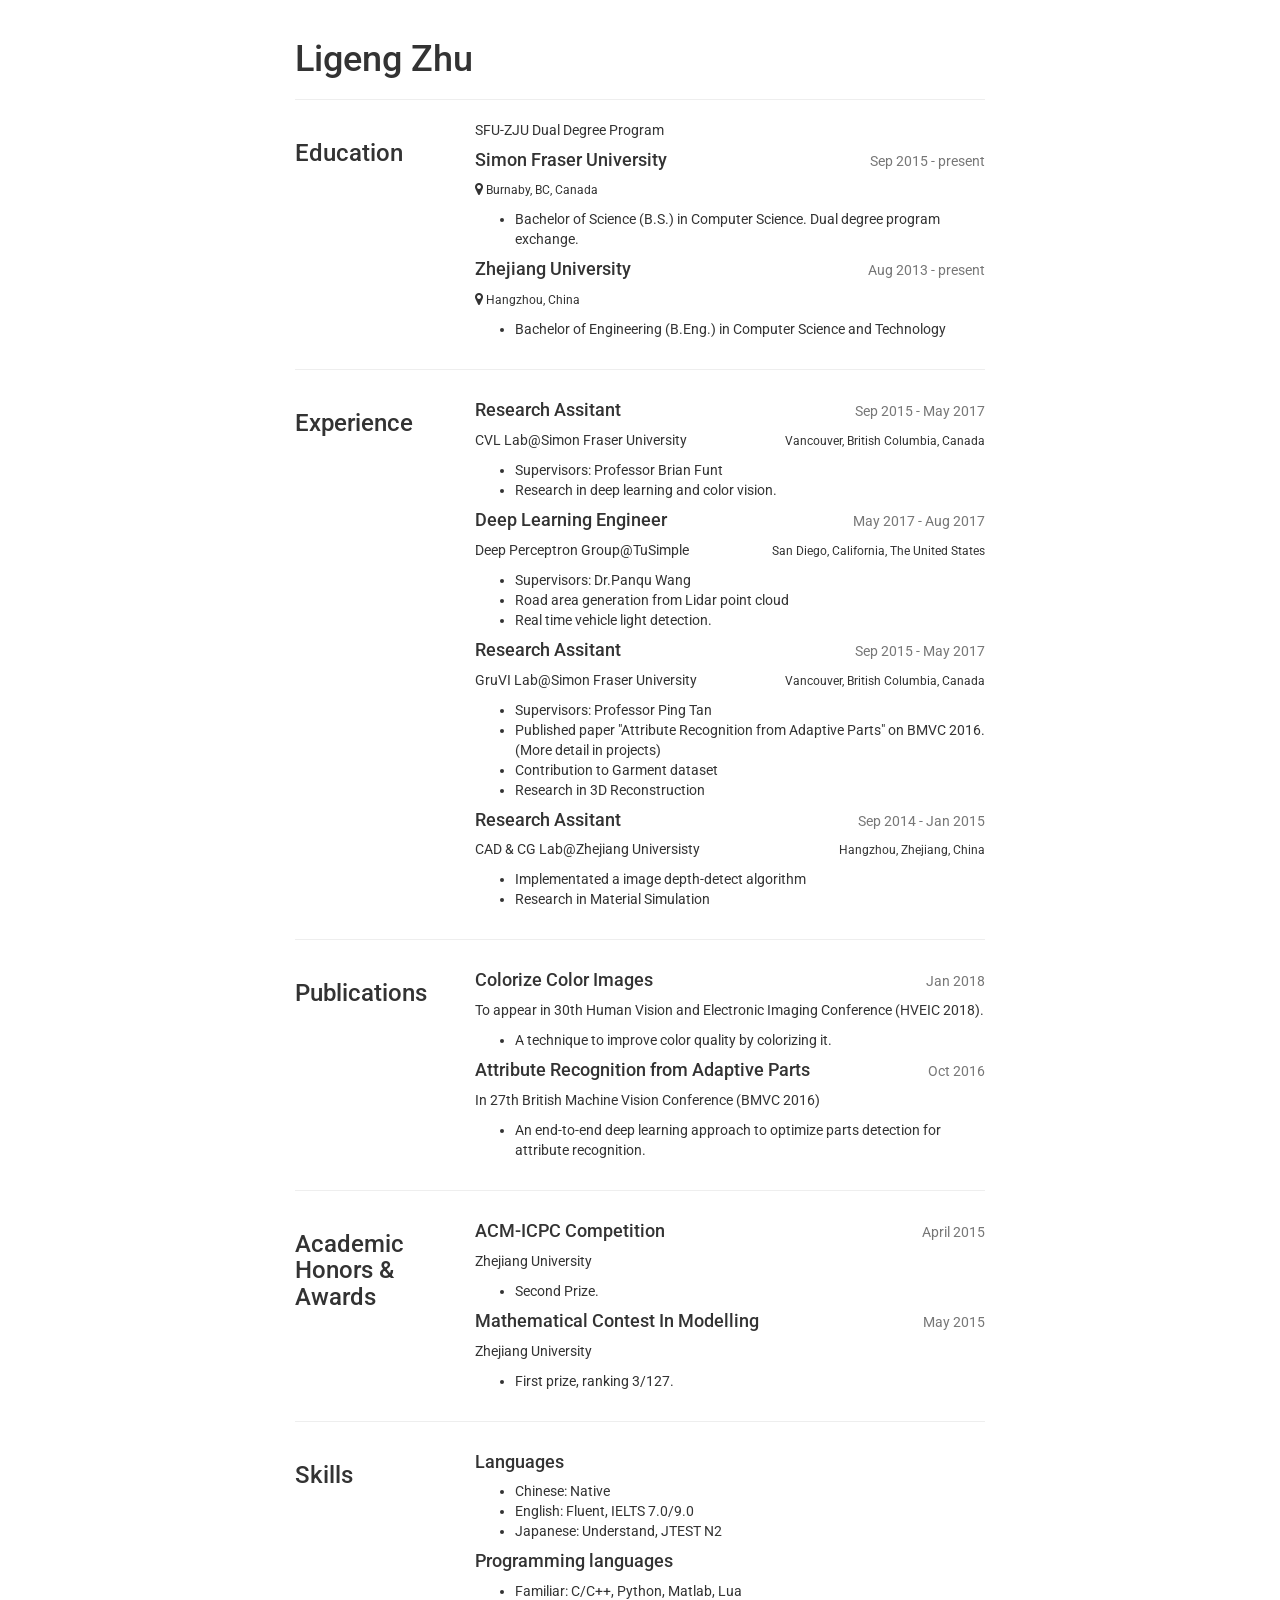
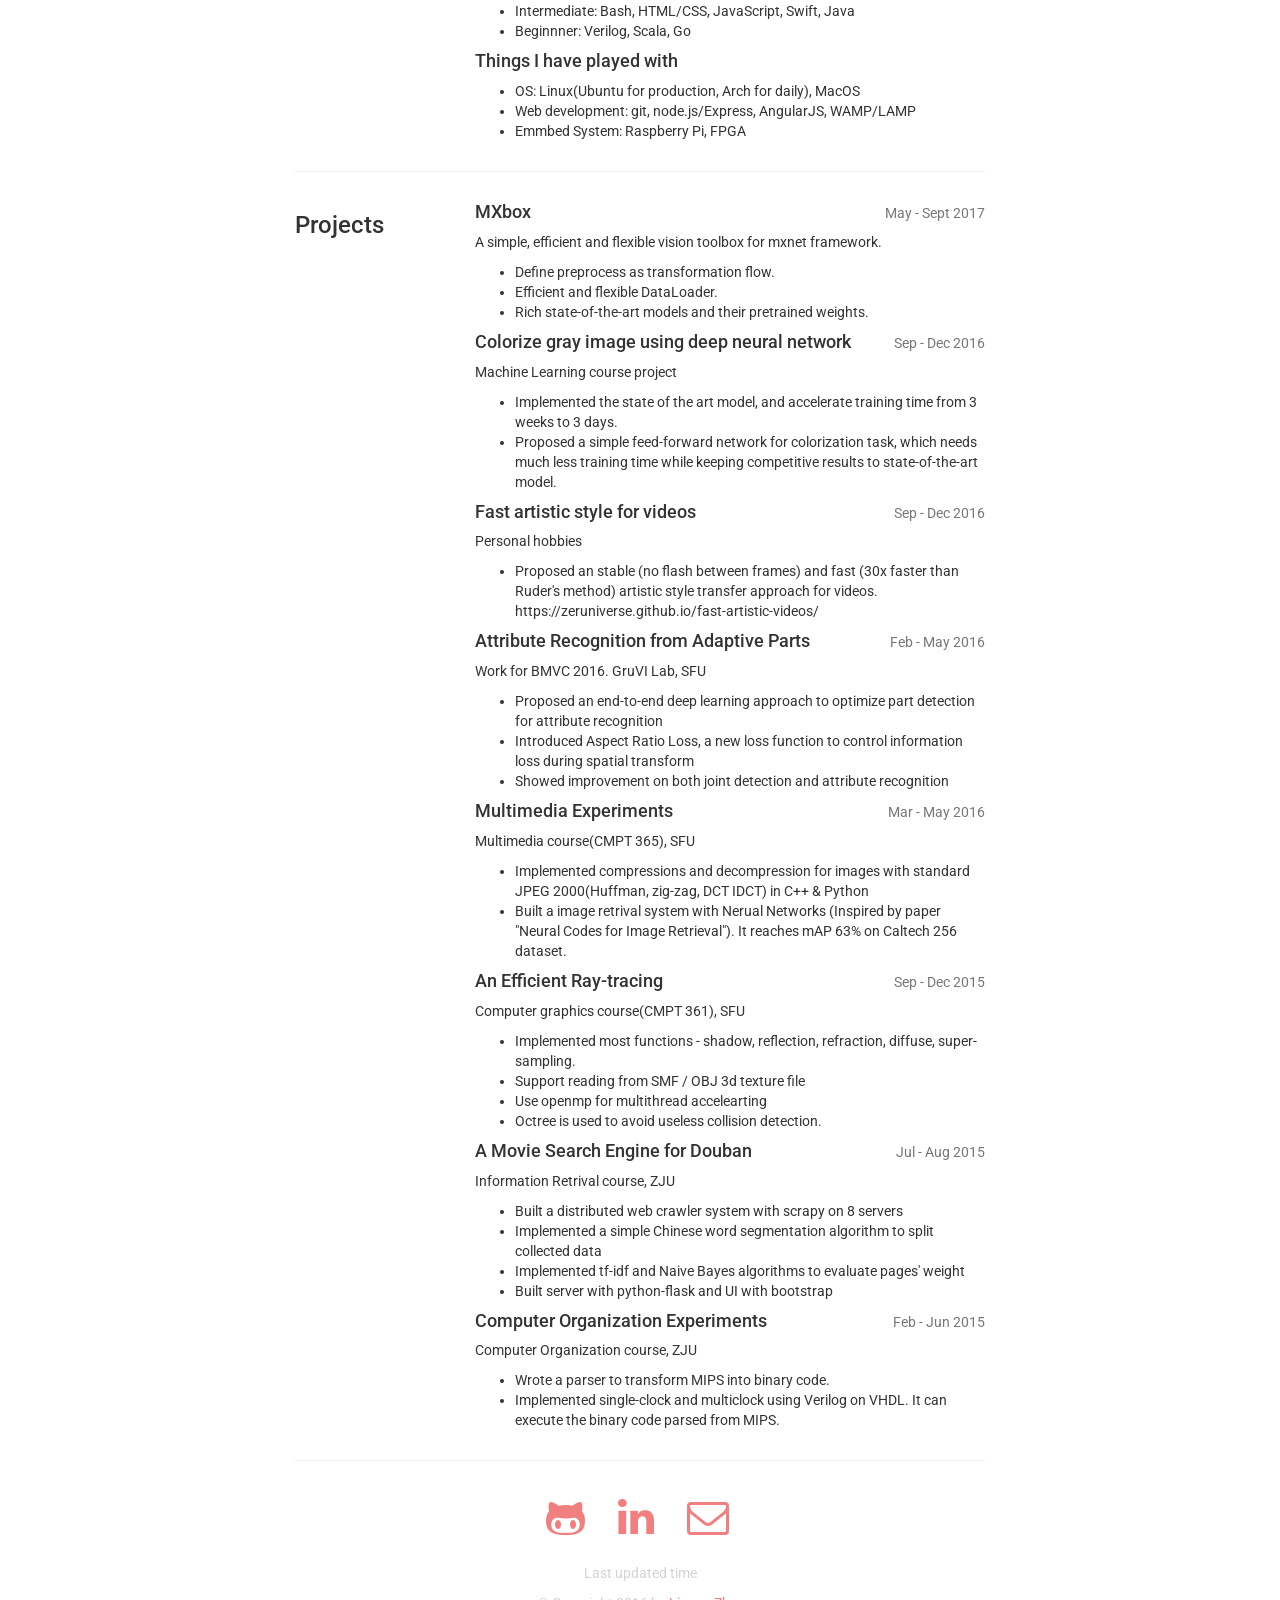
==== commit 1275aa85: "update for graduate school application" ====
--- a/index.html
+++ b/index.html
@@ -22,12 +22,12 @@
       </div>
       <div class="col-md-9">
         <p>SFU-ZJU Dual Degree Program </p>
-                    <h4 class="inline block">Simon Fraser University <span><p style="float:right"><small>Sep 2015 - now</small></p></span></h4>
+                    <h4 class="inline block">Simon Fraser University <span><p style="float:right"><small>Sep 2015 - present</small></p></span></h4>
           <p><i class="fa fa-map-marker"></i> <small>Burnaby, BC, Canada</small></p>
           <ul>
-            <li>Bachelor of Science (B.S.) in Computer Science</li>
+            <li>Bachelor of Science (B.S.) in Computer Science. Dual degree program exchange.</li>
                       </ul>
-                    <h4 class="inline block">Zhejiang University <span><p style="float:right"><small>Aug 2013 - June 2015</small></p></span></h4>
+                    <h4 class="inline block">Zhejiang University <span><p style="float:right"><small>Aug 2013 - present</small></p></span></h4>
           <p><i class="fa fa-map-marker"></i> <small>Hangzhou, China</small></p>
           <ul>
             <li>Bachelor of Engineering (B.Eng.) in Computer Science and Technology</li>
@@ -41,13 +41,20 @@
         <h3>Experience</h3>
       </div>
       <div class="col-md-9">
+                  <h4 class="inline block">Research Assitant <span><p style="float:right"><small>Sep 2015 - May 2017</small></p></span></h4>
+          <p>CVL Lab@Simon Fraser University <span style="float:right"><small>Vancouver, British Columbia, Canada</small></span></p>
+          <ul>
+                                          <li>Supervisors: Professor Brian Funt</li>
+                              <li>Research in deep learning and color vision.</li>
+                                    </ul>
                   <h4 class="inline block">Deep Learning Engineer <span><p style="float:right"><small>May 2017 - Aug 2017</small></p></span></h4>
           <p>Deep Perceptron Group@TuSimple <span style="float:right"><small>San Diego, California, The United States</small></span></p>
           <ul>
                                           <li>Supervisors: Dr.Panqu Wang</li>
                               <li>Road area generation from Lidar point cloud</li>
-                                    </ul>
-                  <h4 class="inline block">Research Assitant <span><p style="float:right"><small>Sep 2015 - Present</small></p></span></h4>
+                              <li>Real time vehicle light detection.</li>
+                                    </ul>
+                  <h4 class="inline block">Research Assitant <span><p style="float:right"><small>Sep 2015 - May 2017</small></p></span></h4>
           <p>GruVI Lab@Simon Fraser University <span style="float:right"><small>Vancouver, British Columbia, Canada</small></span></p>
           <ul>
                                           <li>Supervisors: Professor Ping Tan</li>
@@ -65,6 +72,25 @@
     </div>
     <hr />
     
+    
+        <div class="row">
+      <div class="col-md-3">
+        <h3>Publications</h3>
+      </div>
+      <div class="col-md-9">
+                  <h4 class="inline block">Colorize Color Images <span><p style="float:right"><small>Jan 2018</small></p></span></h4>
+          <p>To appear in 30th Human Vision and Electronic Imaging Conference (HVEIC 2018). <span><small></small></span></p>
+          <ul>
+                                          <li>A technique to improve color quality by colorizing it.</li>
+                                    </ul>
+                  <h4 class="inline block">Attribute Recognition from Adaptive Parts <span><p style="float:right"><small>Oct 2016</small></p></span></h4>
+          <p>In 27th British Machine Vision Conference (BMVC 2016) <span><small></small></span></p>
+          <ul>
+                                          <li>An end-to-end deep learning approach to optimize parts detection for attribute recognition.</li>
+                                    </ul>
+              </div>
+    </div>
+    <hr />
     
         <div class="row">
       <div class="col-md-3">
